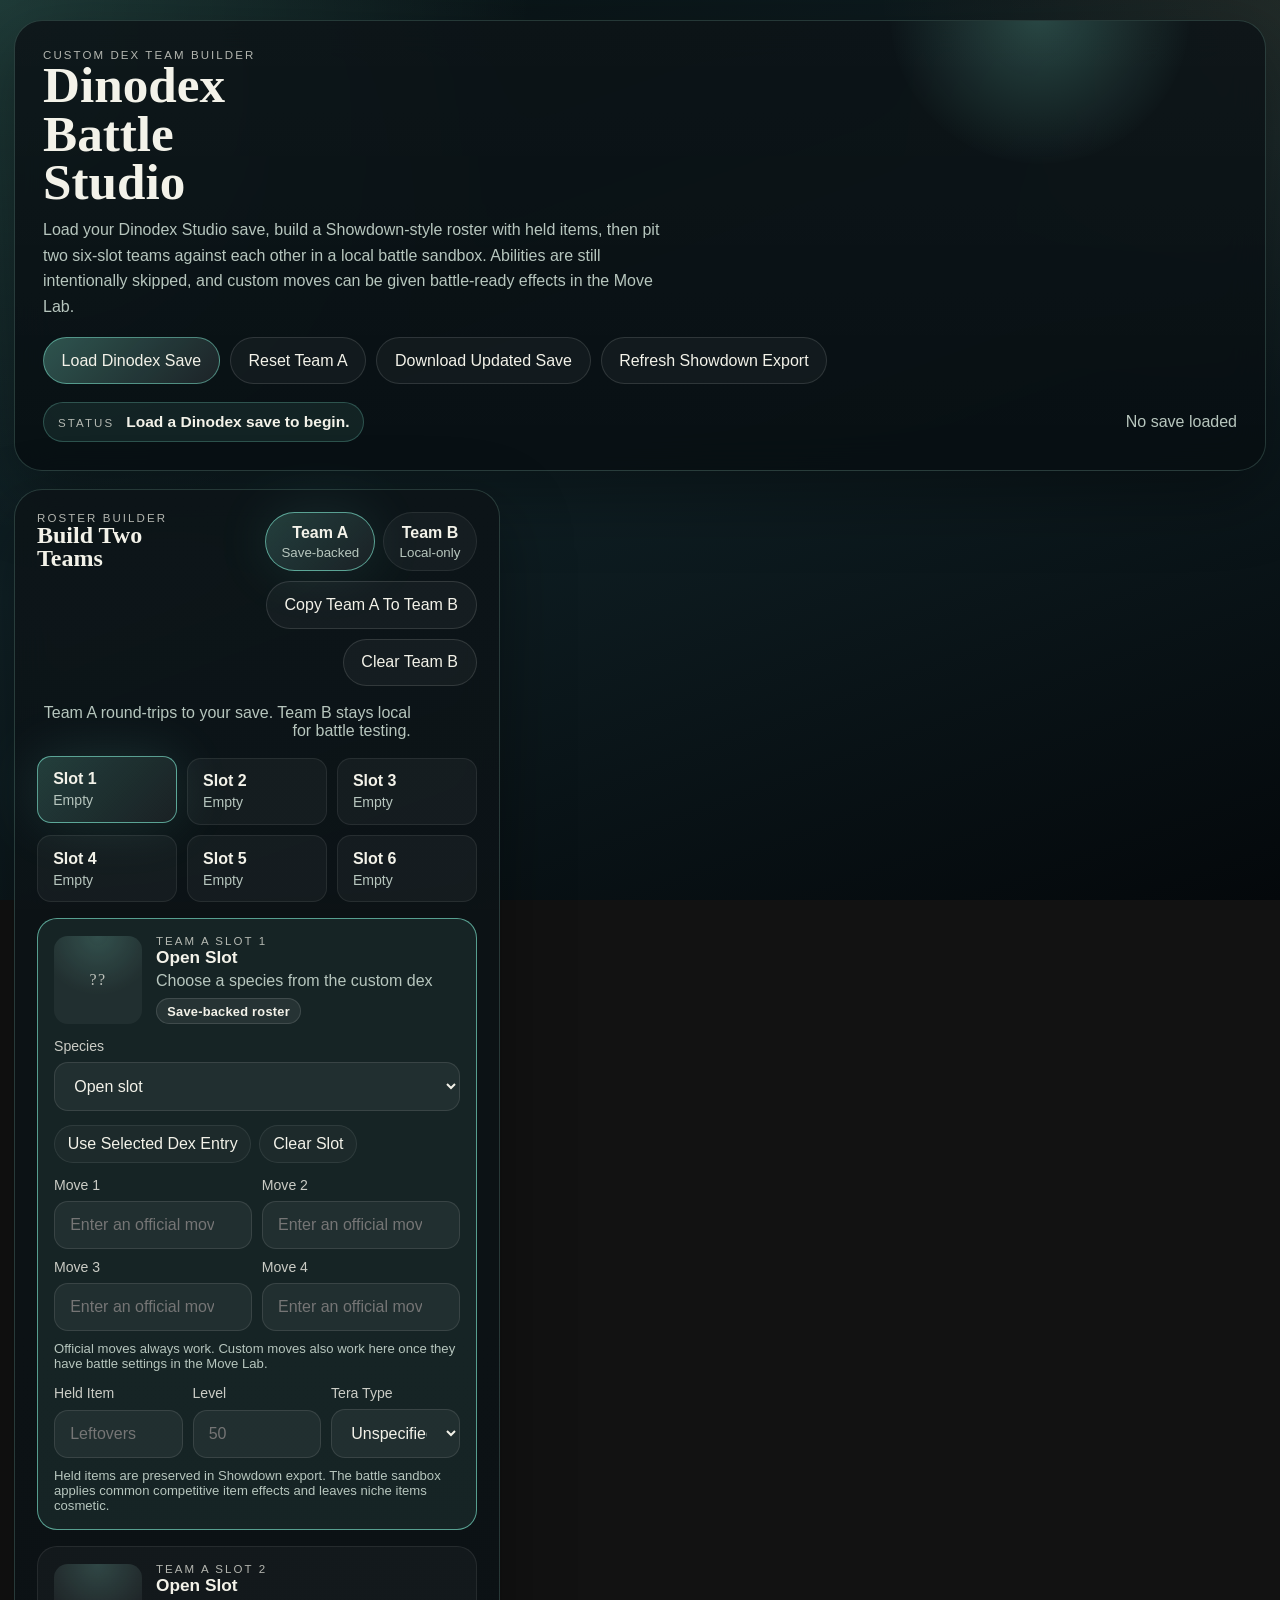
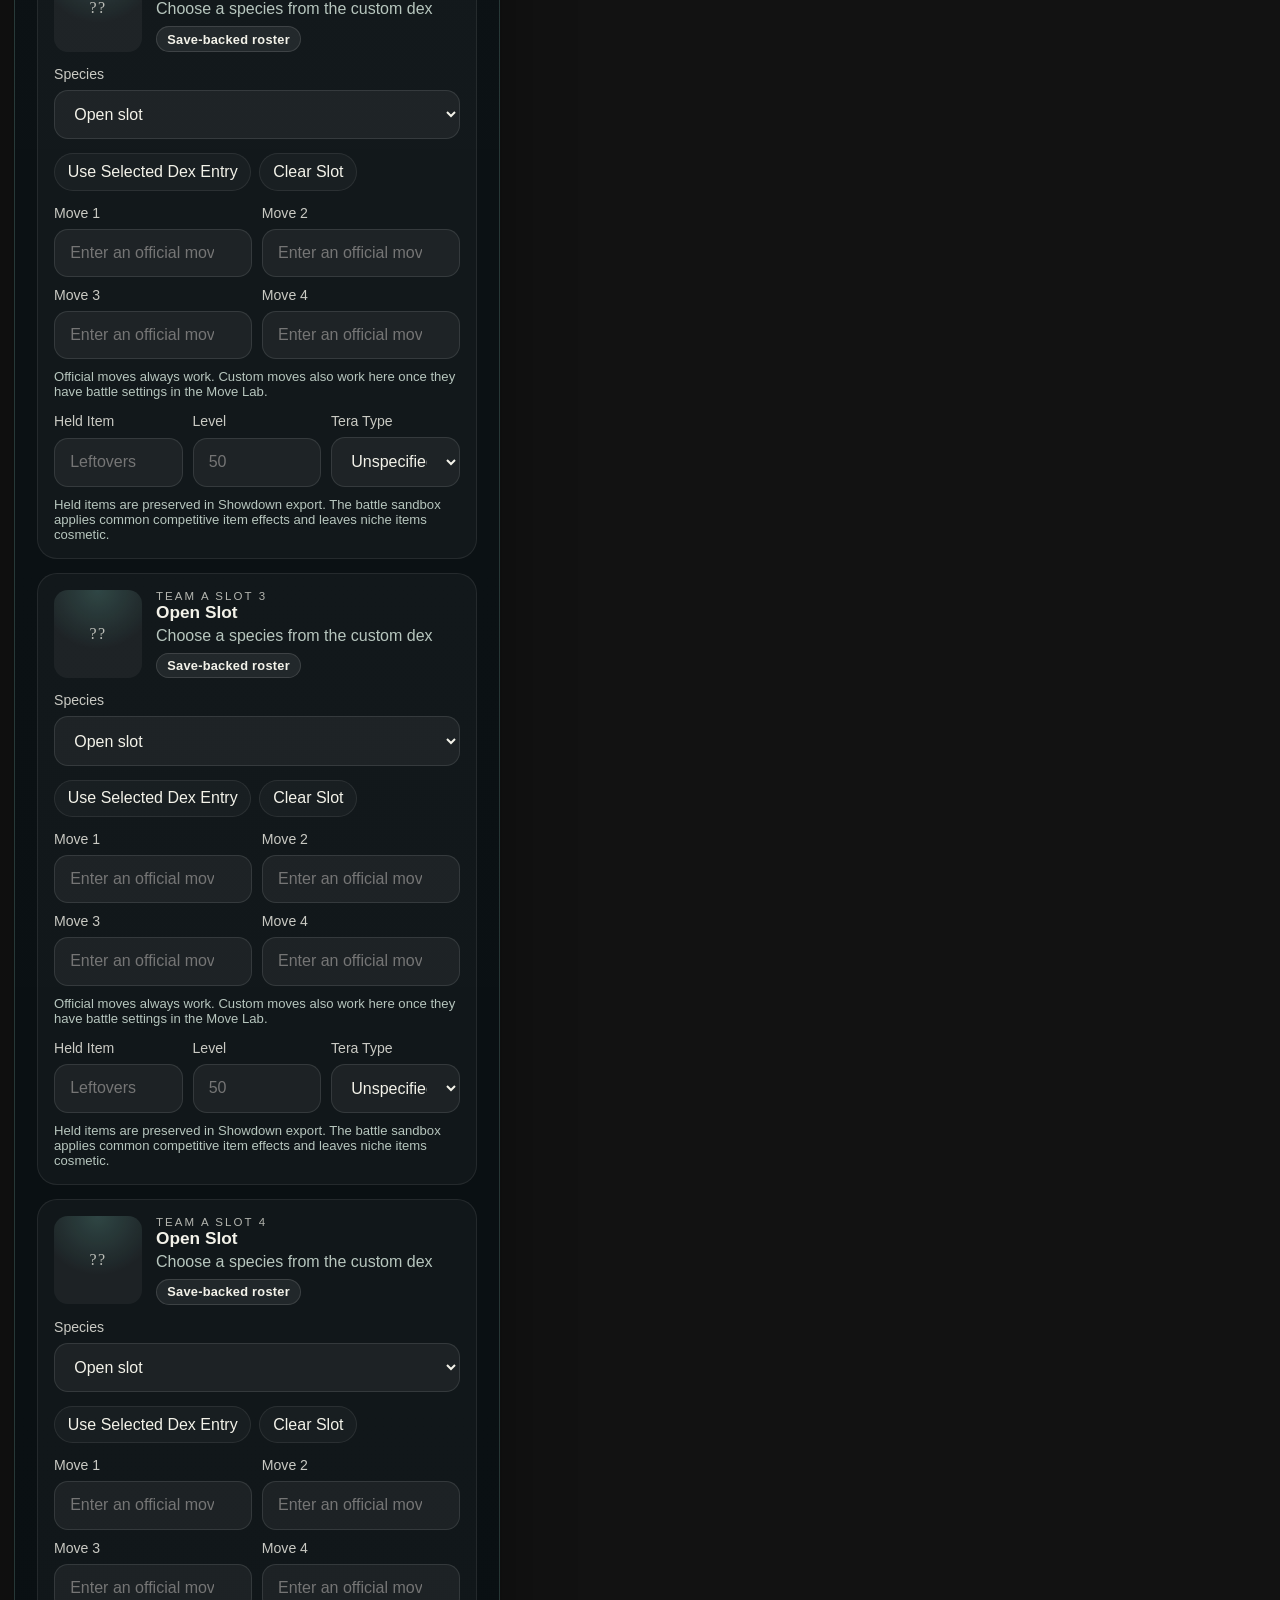
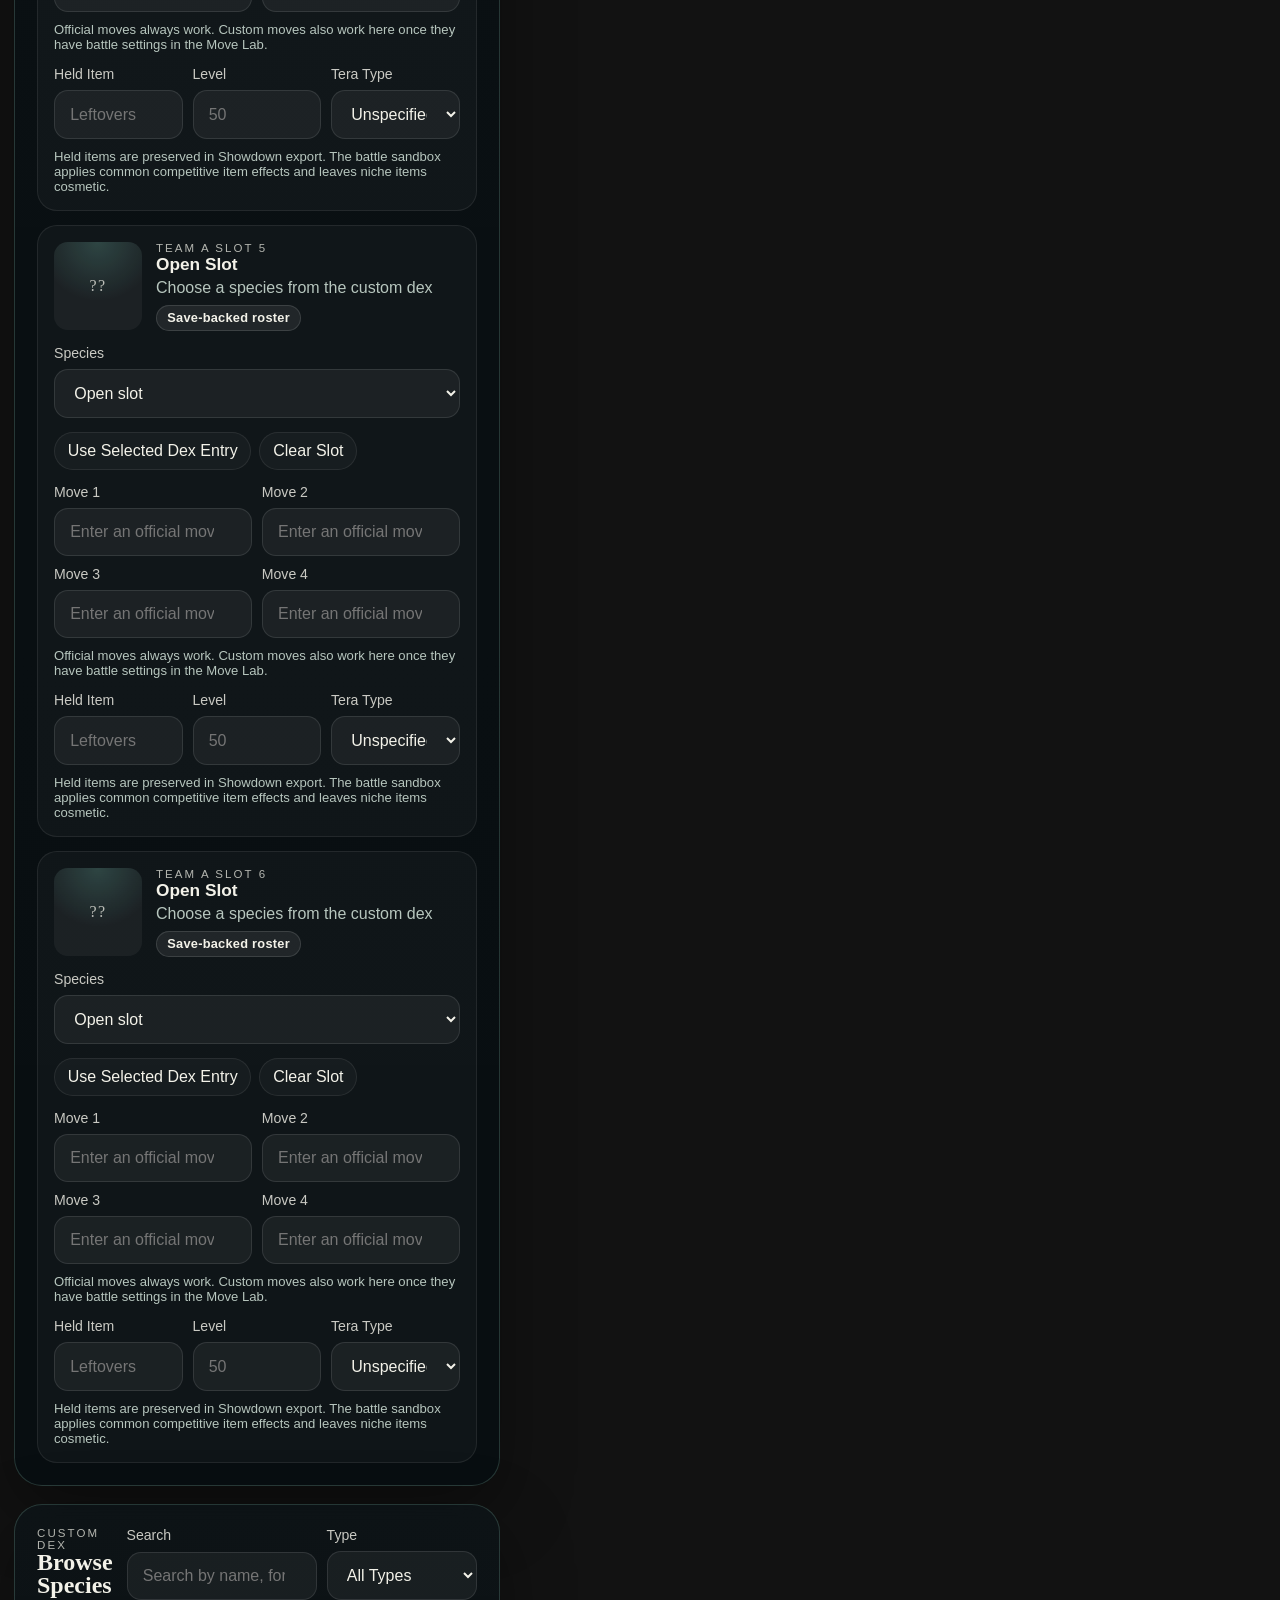
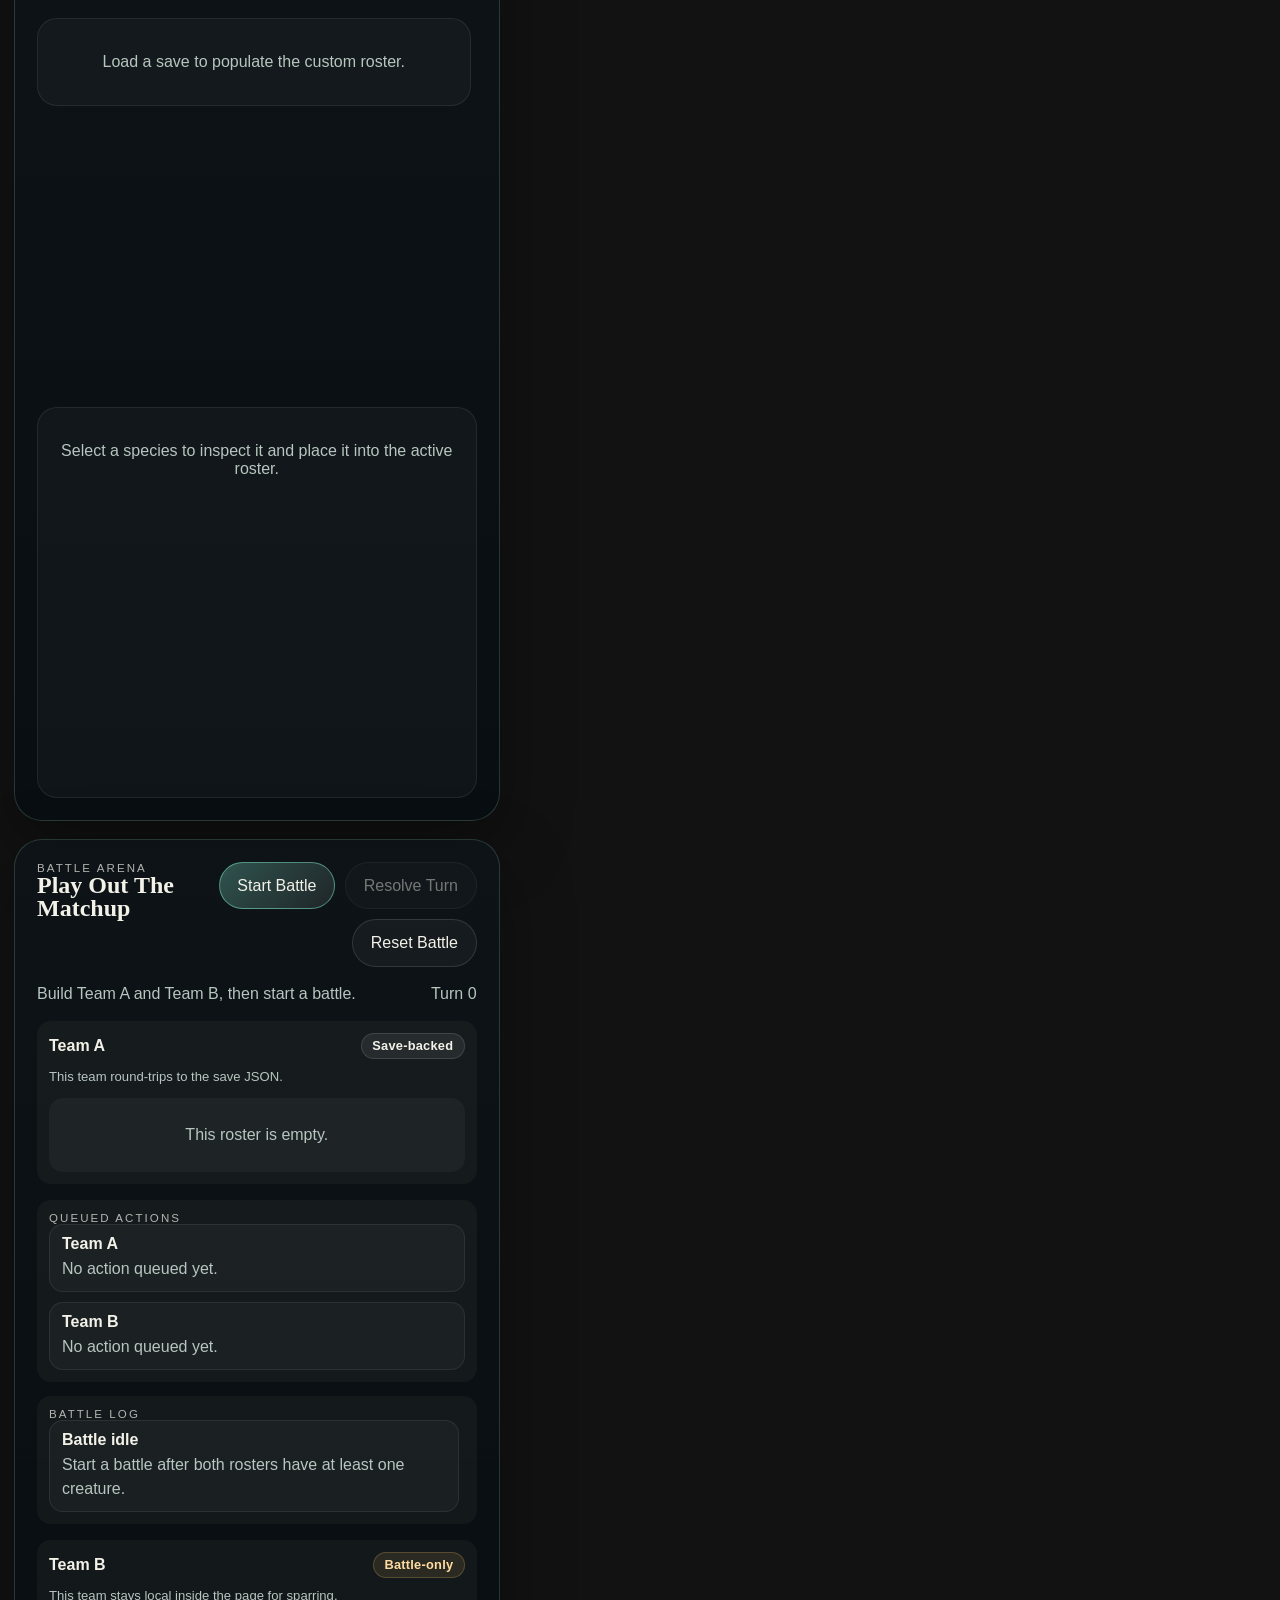
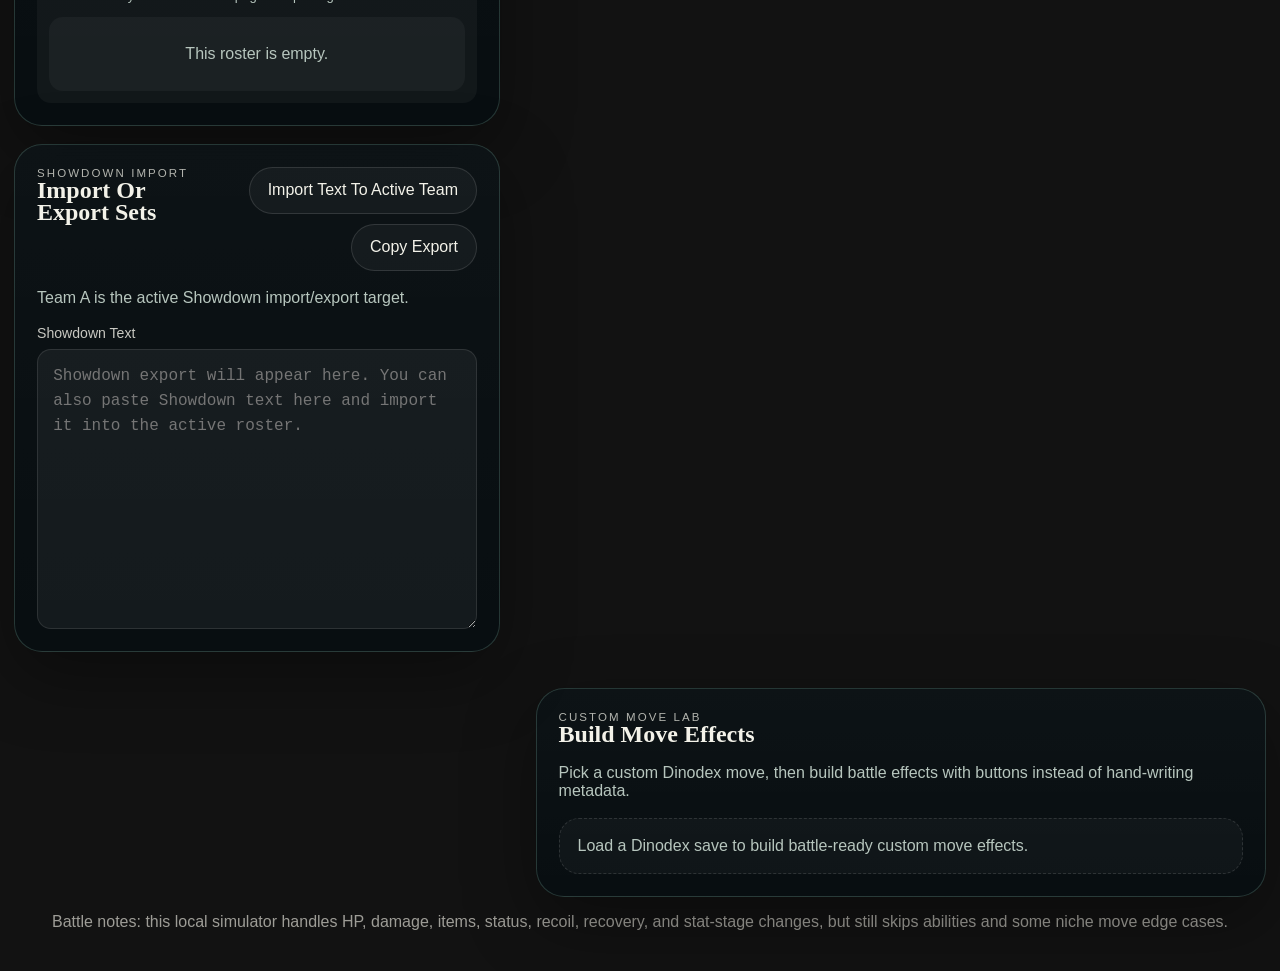
==== index.html @ 9f516936 "Add files via upload" ====
<!DOCTYPE html>
<html lang="en">
<head>
  <meta charset="UTF-8">
  <meta name="viewport" content="width=device-width, initial-scale=1.0">
  <meta name="color-scheme" content="dark">
  <title>Dinodex Showdown Builder</title>
  <link rel="stylesheet" href="styles.css">
  <script defer src="move-data.js"></script>
  <script defer src="battle-data.js"></script>
  <script defer src="app.js"></script>
</head>
<body>
  <div class="app-shell">
    <header class="masthead panel">
      <div class="hero-copy">
        <p class="eyebrow">Custom Dex Team Builder</p>
        <h1>Dinodex Battle Studio</h1>
        <p class="hero-text">
          Load your Dinodex Studio save, build a Showdown-style roster with held items,
          then pit two six-slot teams against each other in a local battle sandbox.
          Abilities are still intentionally skipped, and custom moves can be given battle-ready effects in the Move Lab.
        </p>
      </div>

      <div class="action-cluster">
        <label class="button accent file-button">
          <span>Load Dinodex Save</span>
          <input id="file-input" type="file" accept=".json,application/json">
        </label>
        <button id="reset-button" class="button subtle" type="button">Reset Team A</button>
        <button id="download-save-button" class="button subtle" type="button">Download Updated Save</button>
        <button id="export-button" class="button subtle" type="button">Refresh Showdown Export</button>
      </div>

      <div class="status-row">
        <div class="status-pill">
          <span class="status-label">Status</span>
          <strong id="status-text">Load a Dinodex save to begin.</strong>
        </div>
        <p id="file-name" class="file-name">No save loaded</p>
      </div>
    </header>

    <main class="workspace">
      <section class="panel team-panel">
        <div class="panel-head with-controls">
          <div>
            <p class="section-kicker">Roster Builder</p>
            <h2>Build Two Teams</h2>
          </div>

          <div class="panel-actions">
            <div id="roster-tabs" class="segmented-control" aria-label="Roster tabs"></div>
            <div class="action-cluster compact">
              <button id="clone-team-button" class="button subtle" type="button">Copy Team A To Team B</button>
              <button id="clear-opponent-button" class="button subtle" type="button">Clear Team B</button>
            </div>
          </div>
        </div>

        <p class="panel-note">Team A round-trips to your save. Team B stays local for battle testing.</p>
        <div id="selected-slot-strip" class="selected-slot-strip"></div>
        <div id="team-builder" class="team-builder"></div>
      </section>

      <section class="panel dex-panel">
        <div class="panel-head with-controls">
          <div>
            <p class="section-kicker">Custom Dex</p>
            <h2>Browse Species</h2>
          </div>

          <div class="filter-bar">
            <label class="field">
              <span>Search</span>
              <input id="search-input" type="search" placeholder="Search by name, form, or type">
            </label>

            <label class="field">
              <span>Type</span>
              <select id="type-filter"></select>
            </label>
          </div>
        </div>

        <div class="dex-layout">
          <div id="dex-list" class="dex-list"></div>
          <aside id="dex-detail" class="dex-detail empty">
            <p>Load a save to inspect stats, forms, sprites, and descriptions.</p>
          </aside>
        </div>
      </section>

      <section class="panel move-lab-panel">
        <div class="panel-head with-controls">
          <div>
            <p class="section-kicker">Custom Move Lab</p>
            <h2>Build Move Effects</h2>
          </div>
        </div>

        <p class="panel-note left-note">Pick a custom Dinodex move, then build battle effects with buttons instead of hand-writing metadata.</p>

        <div id="move-lab" class="move-lab"></div>
      </section>

      <section class="panel battle-panel">
        <div class="panel-head with-controls">
          <div>
            <p class="section-kicker">Battle Arena</p>
            <h2>Play Out The Matchup</h2>
          </div>

          <div class="action-cluster compact">
            <button id="start-battle-button" class="button accent" type="button">Start Battle</button>
            <button id="resolve-turn-button" class="button subtle" type="button" disabled>Resolve Turn</button>
            <button id="reset-battle-button" class="button subtle" type="button">Reset Battle</button>
          </div>
        </div>

        <div class="battle-topline">
          <p id="battle-status" class="battle-status">Build Team A and Team B, then start a battle.</p>
          <p id="battle-turn" class="battle-turn">Turn 0</p>
        </div>

        <div class="battle-grid">
          <section id="battle-side-alpha" class="battle-side"></section>

          <aside class="battle-center">
            <div class="battle-center-card">
              <p class="section-kicker">Queued Actions</p>
              <div id="battle-pending" class="battle-pending"></div>
            </div>

            <div class="battle-center-card battle-log-card">
              <p class="section-kicker">Battle Log</p>
              <div id="battle-log" class="battle-log"></div>
            </div>
          </aside>

          <section id="battle-side-beta" class="battle-side"></section>
        </div>
      </section>

      <section class="panel export-panel">
        <div class="panel-head with-controls">
          <div>
            <p class="section-kicker">Showdown Import</p>
            <h2>Import Or Export Sets</h2>
          </div>

          <div class="action-cluster compact">
            <button id="import-button" class="button subtle" type="button">Import Text To Active Team</button>
            <button id="copy-button" class="button subtle" type="button">Copy Export</button>
          </div>
        </div>

        <p id="export-roster-label" class="panel-note left-note">The export box follows the active roster tab.</p>

        <label class="field textarea-field">
          <span>Showdown Text</span>
          <textarea
            id="showdown-text"
            spellcheck="false"
            placeholder="Showdown export will appear here. You can also paste Showdown text here and import it into the active roster."
          ></textarea>
        </label>
      </section>
    </main>

    <footer class="footnote">
      <p>Battle notes: this local simulator handles HP, damage, items, status, recoil, recovery, and stat-stage changes, but still skips abilities and some niche move edge cases.</p>
    </footer>
  </div>

  <datalist id="move-options"></datalist>
  <datalist id="item-options"></datalist>

  <noscript>
    <div class="noscript-banner">This builder needs JavaScript enabled.</div>
  </noscript>
</body>
</html>
---- styles.css ----
:root {
  --bg-1: #071012;
  --bg-2: #102126;
  --panel: rgba(7, 14, 18, 0.86);
  --panel-border: rgba(171, 241, 219, 0.18);
  --panel-soft: rgba(171, 241, 219, 0.08);
  --ink: #f3f2e9;
  --muted: #b7c6be;
  --accent: #8cffe4;
  --accent-rgb: 140, 255, 228;
  --accent-glow: 58px;
  --shadow: 0 24px 70px rgba(0, 0, 0, 0.35);
  --radius-xl: 28px;
  --radius-lg: 20px;
  --radius-md: 14px;
  --radius-sm: 10px;
  --danger: #ff8f8f;
  --warn: #ffc965;
  --success: #8effa7;
}

* {
  box-sizing: border-box;
}

html,
body {
  margin: 0;
  min-height: 100%;
}

body {
  font-family: "Trebuchet MS", "Gill Sans", sans-serif;
  color: var(--ink);
  background:
    radial-gradient(circle at top left, rgba(var(--accent-rgb), 0.18), transparent 34%),
    radial-gradient(circle at top right, rgba(255, 190, 110, 0.08), transparent 26%),
    linear-gradient(160deg, var(--bg-1), var(--bg-2) 44%, #04080b 100%);
  background-attachment: fixed;
}

button,
input,
select,
textarea {
  font: inherit;
  color: inherit;
}

button {
  cursor: pointer;
}

.app-shell {
  width: min(1560px, calc(100vw - 28px));
  margin: 20px auto 40px;
}

.panel {
  border: 1px solid var(--panel-border);
  border-radius: var(--radius-xl);
  background:
    linear-gradient(180deg, rgba(255, 255, 255, 0.02), transparent),
    var(--panel);
  backdrop-filter: blur(18px);
  box-shadow: var(--shadow);
}

.masthead {
  padding: 28px;
  display: grid;
  gap: 18px;
  overflow: hidden;
  position: relative;
}

.masthead::after {
  content: "";
  position: absolute;
  inset: -35% auto auto 70%;
  width: 300px;
  height: 300px;
  border-radius: 999px;
  background: radial-gradient(circle, rgba(var(--accent-rgb), 0.22), transparent 72%);
  pointer-events: none;
}

.eyebrow,
.section-kicker,
.status-label {
  margin: 0;
  letter-spacing: 0.18em;
  text-transform: uppercase;
  font-size: 0.72rem;
  color: rgba(243, 242, 233, 0.72);
}

.masthead h1,
.panel-head h2 {
  margin: 0;
  font-family: Georgia, "Times New Roman", serif;
  line-height: 0.95;
}

.masthead h1 {
  font-size: clamp(2.3rem, 4vw, 4.6rem);
  max-width: 11ch;
}

.hero-text {
  margin: 10px 0 0;
  max-width: 72ch;
  line-height: 1.6;
  color: var(--muted);
}

.workspace {
  margin-top: 18px;
  display: grid;
  gap: 18px;
  grid-template-columns: minmax(360px, 520px) minmax(420px, 1fr);
  grid-template-areas:
    "team dex"
    "moves moves"
    "battle battle"
    "export export";
}

.team-panel {
  grid-area: team;
}

.dex-panel {
  grid-area: dex;
}

.battle-panel {
  grid-area: battle;
}

.move-lab-panel {
  grid-area: moves;
}

.export-panel {
  grid-area: export;
}

.team-panel,
.move-lab-panel,
.dex-panel,
.battle-panel,
.export-panel {
  padding: 22px;
}

.panel-head {
  display: flex;
  justify-content: space-between;
  gap: 14px;
  align-items: end;
  margin-bottom: 18px;
}

.panel-head.with-controls {
  align-items: start;
}

.panel-actions {
  display: grid;
  gap: 10px;
  justify-items: end;
}

.panel-note {
  margin: 0 0 18px;
  color: var(--muted);
  max-width: 42ch;
  text-align: right;
}

.panel-note.left-note {
  text-align: left;
  max-width: none;
}

.action-cluster {
  display: flex;
  flex-wrap: wrap;
  gap: 10px;
}

.action-cluster.compact {
  justify-content: end;
}

.button {
  border: 1px solid rgba(255, 255, 255, 0.12);
  border-radius: 999px;
  padding: 0.85rem 1.1rem;
  background: rgba(255, 255, 255, 0.04);
  color: var(--ink);
  transition: transform 160ms ease, border-color 160ms ease, background 160ms ease, box-shadow 160ms ease;
}

.button:hover,
.button:focus-visible {
  transform: translateY(-1px);
  border-color: rgba(var(--accent-rgb), 0.44);
  background: rgba(var(--accent-rgb), 0.09);
  box-shadow: 0 0 0 5px rgba(var(--accent-rgb), 0.08);
  outline: none;
}

.button:disabled {
  opacity: 0.45;
  cursor: not-allowed;
  transform: none;
  box-shadow: none;
}

.button.accent {
  background: linear-gradient(135deg, rgba(var(--accent-rgb), 0.28), rgba(255, 255, 255, 0.08));
  border-color: rgba(var(--accent-rgb), 0.44);
}

.file-button {
  position: relative;
  overflow: hidden;
}

.file-button input {
  position: absolute;
  inset: 0;
  opacity: 0;
  cursor: pointer;
}

.status-row {
  display: flex;
  flex-wrap: wrap;
  justify-content: space-between;
  gap: 12px;
  align-items: center;
}

.status-pill {
  display: inline-flex;
  align-items: baseline;
  gap: 12px;
  padding: 10px 14px;
  border-radius: 999px;
  border: 1px solid rgba(var(--accent-rgb), 0.22);
  background: rgba(var(--accent-rgb), 0.08);
}

.status-pill strong {
  font-size: 0.97rem;
}

.file-name {
  margin: 0;
  color: var(--muted);
}

.segmented-control {
  display: inline-flex;
  gap: 8px;
  flex-wrap: wrap;
}

.segmented-button {
  border-radius: 999px;
  border: 1px solid rgba(255, 255, 255, 0.08);
  background: rgba(255, 255, 255, 0.04);
  color: var(--ink);
  padding: 0.65rem 0.95rem;
  transition: transform 160ms ease, border-color 160ms ease, background 160ms ease;
}

.segmented-button.active {
  border-color: rgba(var(--accent-rgb), 0.56);
  background: linear-gradient(135deg, rgba(var(--accent-rgb), 0.18), rgba(255, 255, 255, 0.06));
  box-shadow: 0 0 var(--accent-glow) rgba(var(--accent-rgb), 0.1);
}

.segmented-button small {
  display: block;
  color: var(--muted);
  margin-top: 0.2rem;
}

.filter-bar {
  display: grid;
  gap: 10px;
  grid-template-columns: minmax(190px, 1fr) minmax(150px, 190px);
}

.move-lab {
  display: grid;
  gap: 16px;
}

.move-lab-empty {
  padding: 18px;
  border-radius: var(--radius-lg);
  border: 1px dashed rgba(255, 255, 255, 0.12);
  color: var(--muted);
  background: rgba(255, 255, 255, 0.03);
}

.move-lab-summary {
  display: grid;
  gap: 12px;
  grid-template-columns: minmax(220px, 320px) 1fr;
  align-items: start;
}

.move-lab-card,
.modifier-row {
  border-radius: var(--radius-lg);
  border: 1px solid rgba(255, 255, 255, 0.08);
  background: rgba(255, 255, 255, 0.04);
  padding: 14px;
}

.move-lab-card h3,
.move-lab-card h4 {
  margin: 0 0 8px;
}

.modifier-list {
  display: grid;
  gap: 12px;
}

.modifier-row {
  display: grid;
  gap: 12px;
}

.modifier-grid {
  display: grid;
  gap: 12px;
  grid-template-columns: repeat(auto-fit, minmax(140px, 1fr));
}

.modifier-actions {
  display: flex;
  justify-content: space-between;
  gap: 10px;
  align-items: center;
}

.modifier-badge {
  display: inline-flex;
  align-items: center;
  gap: 8px;
  padding: 6px 10px;
  border-radius: 999px;
  color: var(--muted);
  background: rgba(var(--accent-rgb), 0.08);
  border: 1px solid rgba(var(--accent-rgb), 0.22);
}

.field {
  display: grid;
  gap: 8px;
}

.field span {
  color: rgba(243, 242, 233, 0.82);
  font-size: 0.88rem;
}

input[type="search"],
input[type="text"],
input[type="number"],
select,
textarea {
  width: 100%;
  border-radius: var(--radius-md);
  border: 1px solid rgba(255, 255, 255, 0.1);
  background: rgba(255, 255, 255, 0.05);
  padding: 0.88rem 0.95rem;
  transition: border-color 160ms ease, box-shadow 160ms ease, background 160ms ease;
}

input:focus-visible,
select:focus-visible,
textarea:focus-visible {
  outline: none;
  border-color: rgba(var(--accent-rgb), 0.42);
  box-shadow: 0 0 0 4px rgba(var(--accent-rgb), 0.08);
  background: rgba(255, 255, 255, 0.08);
}

textarea {
  min-height: 280px;
  resize: vertical;
  font-family: Consolas, "Courier New", monospace;
  line-height: 1.55;
}

.selected-slot-strip {
  display: grid;
  gap: 10px;
  grid-template-columns: repeat(3, minmax(0, 1fr));
  margin-bottom: 18px;
}

.slot-tab {
  border-radius: var(--radius-md);
  border: 1px solid rgba(255, 255, 255, 0.08);
  background: rgba(255, 255, 255, 0.04);
  color: var(--ink);
  padding: 0.85rem 0.95rem;
  text-align: left;
  transition: transform 160ms ease, border-color 160ms ease, background 160ms ease;
}

.slot-tab strong,
.slot-tab span {
  display: block;
}

.slot-tab span {
  margin-top: 0.25rem;
  color: var(--muted);
  font-size: 0.88rem;
}

.slot-tab.active {
  border-color: rgba(var(--accent-rgb), 0.56);
  background: linear-gradient(135deg, rgba(var(--accent-rgb), 0.18), rgba(255, 255, 255, 0.06));
  transform: translateY(-2px);
  box-shadow: 0 0 var(--accent-glow) rgba(var(--accent-rgb), 0.12);
}

.team-builder {
  display: grid;
  gap: 14px;
}

.team-slot {
  border-radius: var(--radius-lg);
  border: 1px solid rgba(255, 255, 255, 0.08);
  background: rgba(255, 255, 255, 0.03);
  padding: 16px;
  display: grid;
  gap: 14px;
  transition: transform 180ms ease, border-color 180ms ease, background 180ms ease;
  animation: rise-in 220ms ease;
}

.team-slot.selected {
  transform: translateY(-2px);
  border-color: rgba(var(--accent-rgb), 0.56);
  background: rgba(var(--accent-rgb), 0.08);
}

.team-slot-head {
  display: flex;
  gap: 14px;
  align-items: center;
}

.slot-portrait,
.detail-art,
.dex-thumb,
.battle-art,
.preview-art {
  overflow: hidden;
  position: relative;
  border-radius: var(--radius-md);
  background:
    radial-gradient(circle at top, rgba(var(--accent-rgb), 0.16), transparent 60%),
    rgba(255, 255, 255, 0.05);
}

.slot-portrait {
  width: 88px;
  height: 88px;
  flex: 0 0 auto;
}

.detail-art {
  width: 100%;
  aspect-ratio: 5 / 4;
}

.dex-thumb {
  width: 92px;
  height: 92px;
}

.battle-art {
  width: 100%;
  aspect-ratio: 4 / 3;
}

.preview-art {
  width: 64px;
  height: 64px;
}

.slot-portrait img,
.detail-art img,
.dex-thumb img,
.battle-art img,
.preview-art img {
  width: 100%;
  height: 100%;
  display: block;
  object-fit: contain;
  object-position: center;
  padding: 8px;
}

.portrait-fallback,
.thumb-fallback {
  width: 100%;
  height: 100%;
  display: grid;
  place-items: center;
  font-family: Georgia, "Times New Roman", serif;
  color: rgba(243, 242, 233, 0.74);
  letter-spacing: 0.08em;
}

.slot-title,
.dex-card-title,
.battle-card-title {
  margin: 0;
}

.slot-title {
  font-size: 1.08rem;
}

.slot-subtitle,
.small-copy {
  margin: 4px 0 0;
  color: var(--muted);
}

.slot-actions {
  display: flex;
  flex-wrap: wrap;
  gap: 8px;
}

.ghost-button,
.battle-choice {
  border-radius: 999px;
  border: 1px solid rgba(255, 255, 255, 0.08);
  background: rgba(255, 255, 255, 0.03);
  padding: 0.55rem 0.8rem;
}

.ghost-button:hover,
.ghost-button:focus-visible,
.battle-choice:hover,
.battle-choice:focus-visible {
  border-color: rgba(var(--accent-rgb), 0.35);
  outline: none;
}

.move-grid,
.meta-grid,
.stat-grid {
  display: grid;
  gap: 10px;
}

.move-grid,
.meta-grid {
  grid-template-columns: repeat(2, minmax(0, 1fr));
}

.meta-grid.wide {
  grid-template-columns: repeat(3, minmax(0, 1fr));
}

.move-input.invalid {
  border-color: rgba(255, 140, 140, 0.55);
  background: rgba(255, 140, 140, 0.08);
}

.move-help,
.support-note,
.battle-note {
  margin: -4px 0 0;
  font-size: 0.82rem;
  color: var(--muted);
}

.dex-layout {
  display: grid;
  gap: 16px;
  grid-template-columns: minmax(0, 0.94fr) minmax(300px, 0.78fr);
  min-height: 780px;
}

.dex-list {
  display: grid;
  gap: 12px;
  align-content: start;
  max-height: 940px;
  overflow: auto;
  padding-right: 6px;
}

.dex-card {
  width: 100%;
  border-radius: var(--radius-lg);
  border: 1px solid rgba(255, 255, 255, 0.08);
  background: rgba(255, 255, 255, 0.03);
  color: var(--ink);
  text-align: left;
  padding: 12px;
  display: grid;
  gap: 12px;
  grid-template-columns: 92px minmax(0, 1fr);
  transition: transform 170ms ease, border-color 170ms ease, background 170ms ease;
}

.dex-card:hover,
.dex-card:focus-visible,
.dex-card.active {
  outline: none;
  transform: translateY(-2px);
  border-color: rgba(var(--accent-rgb), 0.4);
  background: rgba(var(--accent-rgb), 0.08);
}

.chip-row,
.boost-list,
.battle-meta-row {
  display: flex;
  flex-wrap: wrap;
  gap: 8px;
  margin-top: 8px;
}

.type-chip,
.boost-chip,
.team-badge,
.status-chip {
  display: inline-flex;
  align-items: center;
  border-radius: 999px;
  border: 1px solid transparent;
  padding: 0.28rem 0.64rem;
  font-size: 0.8rem;
  font-weight: 700;
  letter-spacing: 0.02em;
}

.team-badge {
  background: rgba(255, 255, 255, 0.07);
  border-color: rgba(255, 255, 255, 0.12);
}

.team-badge.secondary {
  background: rgba(255, 201, 101, 0.1);
  border-color: rgba(255, 201, 101, 0.22);
  color: #ffdba1;
}

.status-chip {
  background: rgba(255, 255, 255, 0.07);
  border-color: rgba(255, 255, 255, 0.14);
}

.status-chip.brn {
  color: #ffb273;
}

.status-chip.psn,
.status-chip.tox {
  color: #d7a4ff;
}

.status-chip.par {
  color: #ffe27d;
}

.status-chip.slp {
  color: #b0d4ff;
}

.status-chip.frz {
  color: #8de9ff;
}

.status-chip.cfn {
  color: #ffd6b0;
}

.boost-chip.positive {
  background: rgba(142, 255, 167, 0.12);
  border-color: rgba(142, 255, 167, 0.22);
  color: var(--success);
}

.boost-chip.negative {
  background: rgba(255, 143, 143, 0.12);
  border-color: rgba(255, 143, 143, 0.22);
  color: var(--danger);
}

.dex-detail {
  border-radius: var(--radius-lg);
  border: 1px solid rgba(255, 255, 255, 0.08);
  background: rgba(255, 255, 255, 0.03);
  padding: 18px;
  display: grid;
  gap: 18px;
  align-content: start;
}

.dex-detail.empty,
.empty-state {
  place-items: center;
  text-align: center;
  color: var(--muted);
}

.detail-head h3 {
  margin: 0;
  font-size: clamp(1.4rem, 2vw, 2.1rem);
}

.detail-head p,
.detail-copy,
.stat-card p {
  margin: 8px 0 0;
  color: var(--muted);
  line-height: 1.6;
}

.stat-grid {
  grid-template-columns: repeat(2, minmax(0, 1fr));
}

.stat-card,
.battle-center-card,
.battle-active-card,
.battle-panel-block {
  border-radius: var(--radius-md);
  background: rgba(255, 255, 255, 0.04);
  padding: 12px;
}

.stat-card header,
.battle-side-head,
.battle-move-header,
.battle-switch-top,
.hp-meta {
  display: flex;
  justify-content: space-between;
  gap: 8px;
  align-items: center;
}

.stat-card header {
  margin-bottom: 8px;
  color: rgba(243, 242, 233, 0.8);
}

.stat-bar,
.hp-shell {
  height: 10px;
  border-radius: 999px;
  background: rgba(255, 255, 255, 0.07);
  overflow: hidden;
}

.stat-bar span,
.hp-fill {
  display: block;
  height: 100%;
  border-radius: inherit;
}

.stat-bar span {
  background: linear-gradient(90deg, rgba(var(--accent-rgb), 0.46), rgba(var(--accent-rgb), 0.96));
}

.hp-fill.good {
  background: linear-gradient(90deg, rgba(142, 255, 167, 0.56), rgba(142, 255, 167, 1));
}

.hp-fill.warn {
  background: linear-gradient(90deg, rgba(255, 201, 101, 0.56), rgba(255, 201, 101, 1));
}

.hp-fill.danger {
  background: linear-gradient(90deg, rgba(255, 143, 143, 0.56), rgba(255, 143, 143, 1));
}

.detail-actions {
  display: flex;
  flex-wrap: wrap;
  gap: 10px;
}

.battle-topline {
  display: flex;
  justify-content: space-between;
  gap: 12px;
  flex-wrap: wrap;
  margin-bottom: 18px;
}

.battle-status,
.battle-turn {
  margin: 0;
  color: var(--muted);
}

.battle-grid {
  display: grid;
  gap: 16px;
  grid-template-columns: minmax(0, 1fr) minmax(280px, 320px) minmax(0, 1fr);
  align-items: start;
}

.battle-side {
  display: grid;
  gap: 14px;
}

.battle-active-card {
  display: grid;
  gap: 14px;
}

.battle-card-title {
  font-size: clamp(1.2rem, 1.6vw, 1.65rem);
}

.battle-card-subtitle,
.reserve-copy {
  margin: 4px 0 0;
  color: var(--muted);
}

.battle-side-head strong {
  font-size: 1rem;
}

.battle-action-grid,
.battle-switch-grid,
.preview-roster {
  display: grid;
  gap: 10px;
}

.battle-choice {
  width: 100%;
  text-align: left;
  color: var(--ink);
}

.battle-choice.active {
  border-color: rgba(var(--accent-rgb), 0.4);
  background: rgba(var(--accent-rgb), 0.09);
}

.battle-choice:disabled {
  opacity: 0.46;
  cursor: not-allowed;
}

.battle-choice small {
  display: block;
  margin-top: 0.28rem;
  color: var(--muted);
}

.reserve-card {
  display: grid;
  grid-template-columns: 64px minmax(0, 1fr);
  gap: 10px;
  align-items: center;
  border-radius: var(--radius-md);
  border: 1px solid rgba(255, 255, 255, 0.08);
  background: rgba(255, 255, 255, 0.03);
  padding: 10px;
}

.reserve-card.active {
  border-color: rgba(var(--accent-rgb), 0.42);
  background: rgba(var(--accent-rgb), 0.08);
}

.reserve-card.fainted {
  opacity: 0.52;
}

.reserve-card button {
  width: 100%;
}

.battle-center {
  display: grid;
  gap: 14px;
  align-content: start;
}

.battle-log-card {
  min-height: 100%;
}

.battle-pending,
.battle-log {
  display: grid;
  gap: 10px;
}

.battle-log {
  max-height: 640px;
  overflow: auto;
  padding-right: 6px;
}

.battle-log-entry,
.pending-card {
  border-radius: var(--radius-md);
  border: 1px solid rgba(255, 255, 255, 0.08);
  background: rgba(255, 255, 255, 0.03);
  padding: 10px 12px;
}

.battle-log-entry.turn {
  border-color: rgba(var(--accent-rgb), 0.24);
  background: rgba(var(--accent-rgb), 0.08);
}

.battle-log-entry p,
.pending-card p {
  margin: 4px 0 0;
  color: var(--muted);
  line-height: 1.5;
}

.textarea-field {
  margin-top: 10px;
}

.footnote {
  margin-top: 12px;
  text-align: center;
  color: rgba(243, 242, 233, 0.62);
}

.noscript-banner {
  width: min(760px, calc(100vw - 28px));
  margin: 18px auto;
  padding: 14px 16px;
  border-radius: var(--radius-lg);
  background: rgba(255, 140, 140, 0.12);
  border: 1px solid rgba(255, 140, 140, 0.22);
  color: #ffd7d7;
}

@keyframes rise-in {
  from {
    opacity: 0;
    transform: translateY(8px);
  }

  to {
    opacity: 1;
    transform: translateY(0);
  }
}

@media (max-width: 1280px) {
  .workspace {
    grid-template-columns: 1fr;
    grid-template-areas:
      "team"
      "dex"
      "battle"
      "export";
  }

  .dex-layout,
  .battle-grid {
    grid-template-columns: 1fr;
  }

  .dex-list,
  .battle-log {
    max-height: none;
  }
}

@media (max-width: 780px) {
  .app-shell {
    width: min(100vw - 18px, 100%);
    margin: 10px auto 26px;
  }

  .masthead,
  .team-panel,
  .dex-panel,
  .battle-panel,
  .export-panel {
    padding: 18px;
  }

  .panel-head,
  .battle-topline,
  .panel-actions {
    gap: 12px;
  }

  .selected-slot-strip,
  .move-grid,
  .meta-grid,
  .meta-grid.wide,
  .filter-bar,
  .stat-grid {
    grid-template-columns: 1fr;
  }

  .team-slot-head,
  .panel-head {
    flex-direction: column;
    align-items: stretch;
  }

  .panel-note {
    text-align: left;
  }

  .dex-card,
  .reserve-card {
    grid-template-columns: 74px minmax(0, 1fr);
  }

  .dex-thumb {
    width: 74px;
    height: 74px;
  }

  .slot-portrait {
    width: 72px;
    height: 72px;
  }
}
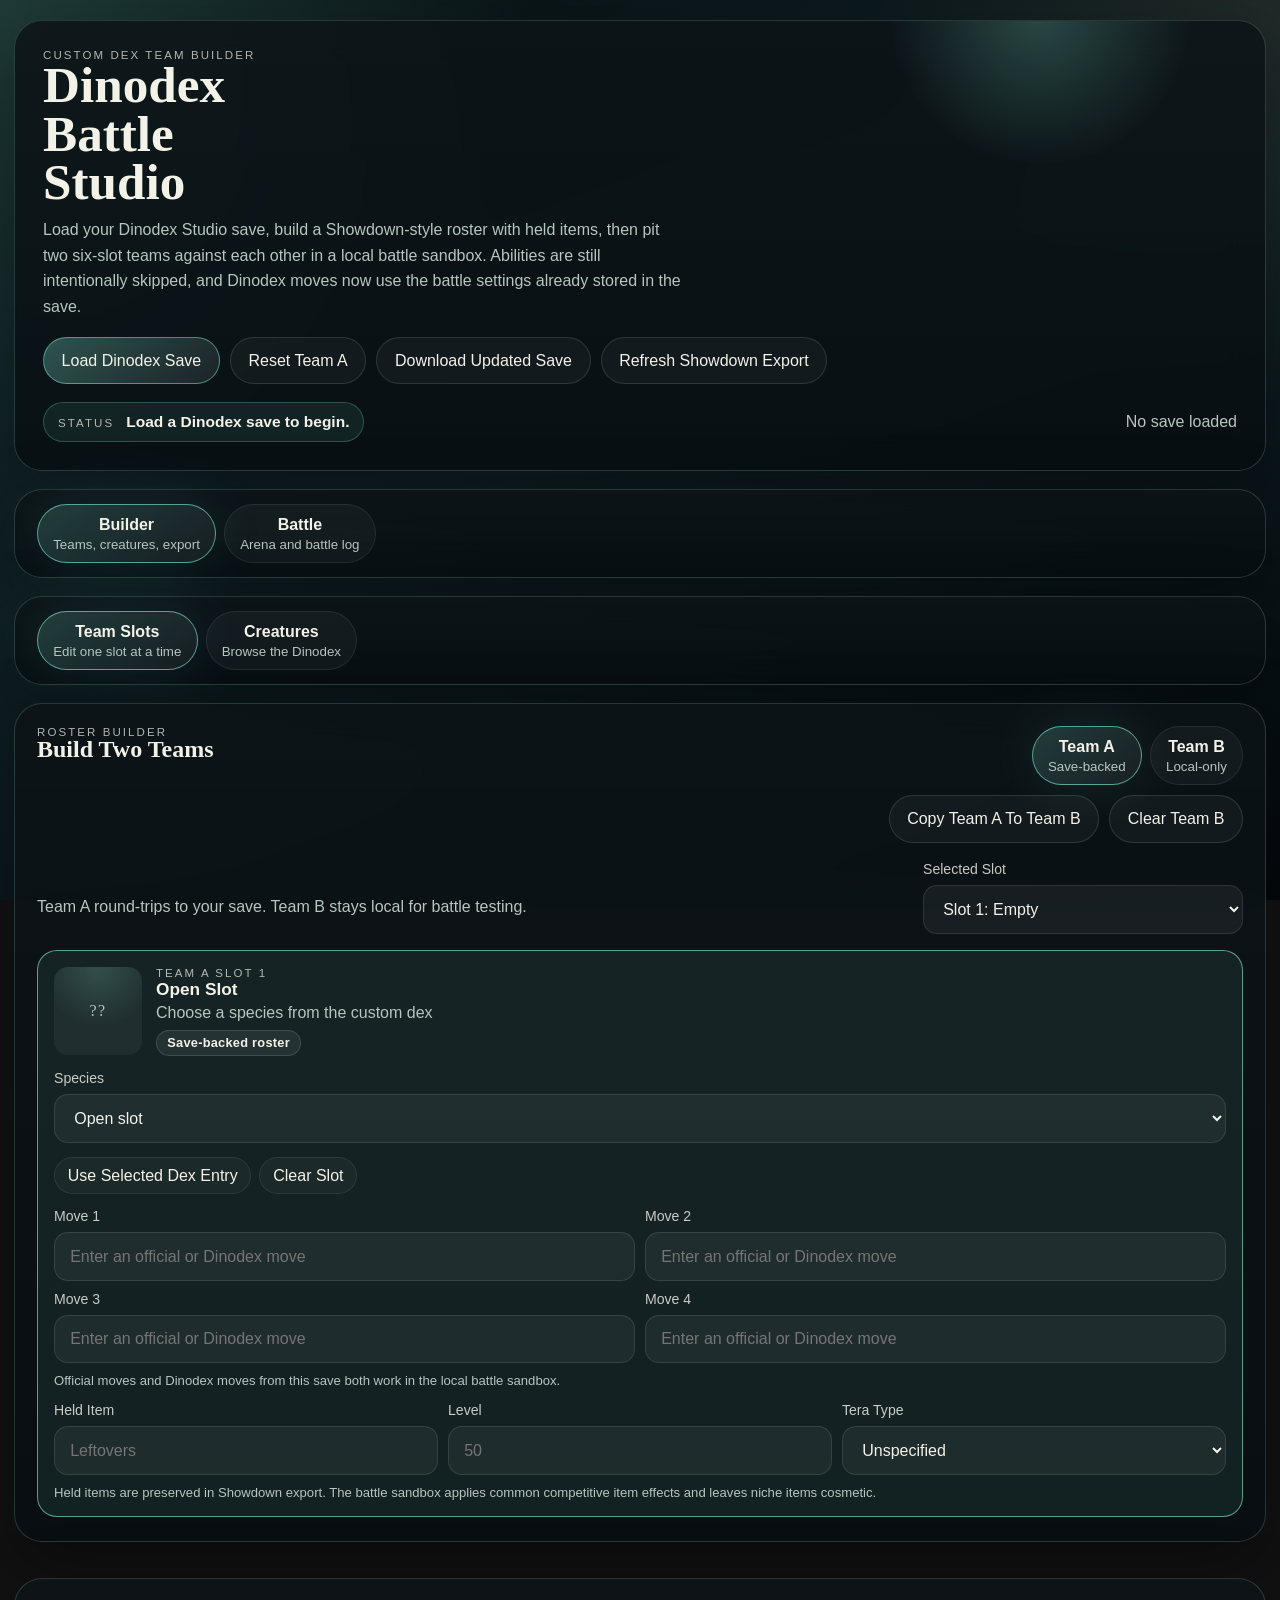
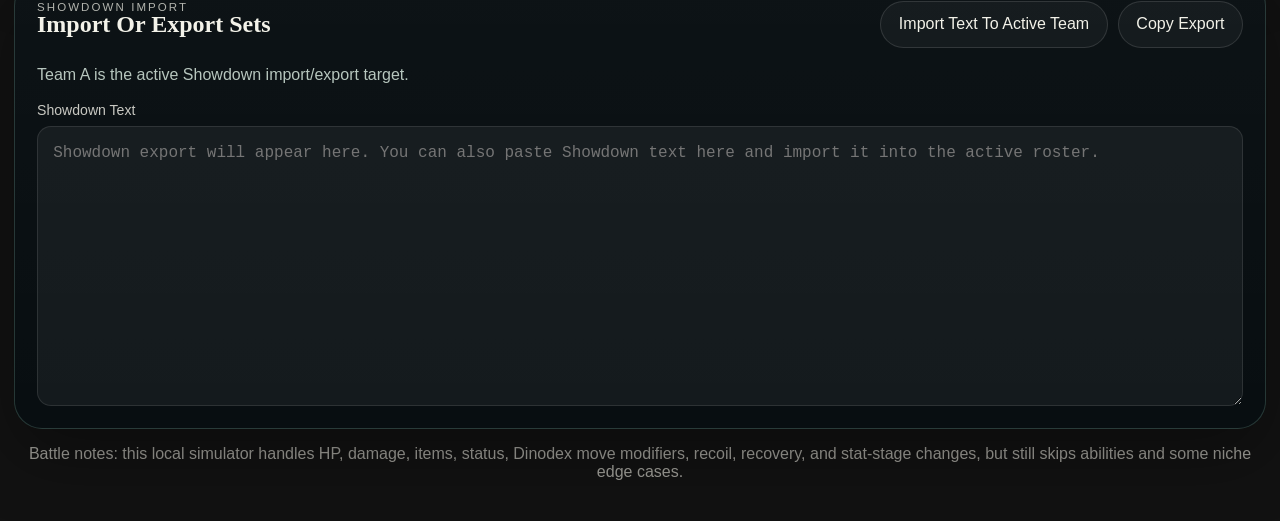
==== commit 199874c6: "Add files via upload" ====
--- a/index.html
+++ b/index.html
@@ -19,7 +19,7 @@
         <p class="hero-text">
           Load your Dinodex Studio save, build a Showdown-style roster with held items,
           then pit two six-slot teams against each other in a local battle sandbox.
-          Abilities are still intentionally skipped, and custom moves can be given battle-ready effects in the Move Lab.
+          Abilities are still intentionally skipped, and Dinodex moves now use the battle settings already stored in the save.
         </p>
       </div>
 
@@ -43,7 +43,15 @@
     </header>
 
     <main class="workspace">
-      <section class="panel team-panel">
+      <section class="panel main-tabs-panel">
+        <div id="main-tabs" class="segmented-control" aria-label="Workspace tabs"></div>
+      </section>
+
+      <section class="panel builder-tabs-panel">
+        <div id="builder-tabs" class="segmented-control" aria-label="Builder tabs"></div>
+      </section>
+
+      <section id="team-panel" class="panel team-panel">
         <div class="panel-head with-controls">
           <div>
             <p class="section-kicker">Roster Builder</p>
@@ -59,12 +67,17 @@
           </div>
         </div>
 
-        <p class="panel-note">Team A round-trips to your save. Team B stays local for battle testing.</p>
-        <div id="selected-slot-strip" class="selected-slot-strip"></div>
+        <div class="builder-topline">
+          <p class="panel-note left-note">Team A round-trips to your save. Team B stays local for battle testing.</p>
+          <label class="field builder-slot-picker">
+            <span>Selected Slot</span>
+            <select id="selected-slot-select" class="slot-select"></select>
+          </label>
+        </div>
         <div id="team-builder" class="team-builder"></div>
       </section>
 
-      <section class="panel dex-panel">
+      <section id="dex-panel" class="panel dex-panel">
         <div class="panel-head with-controls">
           <div>
             <p class="section-kicker">Custom Dex</p>
@@ -92,20 +105,7 @@
         </div>
       </section>
 
-      <section class="panel move-lab-panel">
-        <div class="panel-head with-controls">
-          <div>
-            <p class="section-kicker">Custom Move Lab</p>
-            <h2>Build Move Effects</h2>
-          </div>
-        </div>
-
-        <p class="panel-note left-note">Pick a custom Dinodex move, then build battle effects with buttons instead of hand-writing metadata.</p>
-
-        <div id="move-lab" class="move-lab"></div>
-      </section>
-
-      <section class="panel battle-panel">
+      <section id="battle-panel" class="panel battle-panel">
         <div class="panel-head with-controls">
           <div>
             <p class="section-kicker">Battle Arena</p>
@@ -143,7 +143,7 @@
         </div>
       </section>
 
-      <section class="panel export-panel">
+      <section id="export-panel" class="panel export-panel">
         <div class="panel-head with-controls">
           <div>
             <p class="section-kicker">Showdown Import</p>
@@ -170,7 +170,7 @@
     </main>
 
     <footer class="footnote">
-      <p>Battle notes: this local simulator handles HP, damage, items, status, recoil, recovery, and stat-stage changes, but still skips abilities and some niche move edge cases.</p>
+      <p>Battle notes: this local simulator handles HP, damage, items, status, Dinodex move modifiers, recoil, recovery, and stat-stage changes, but still skips abilities and some niche edge cases.</p>
     </footer>
   </div>
 
--- a/styles.css
+++ b/styles.css
@@ -118,40 +118,54 @@
   margin-top: 18px;
   display: grid;
   gap: 18px;
-  grid-template-columns: minmax(360px, 520px) minmax(420px, 1fr);
+  grid-template-columns: 1fr;
   grid-template-areas:
-    "team dex"
-    "moves moves"
-    "battle battle"
-    "export export";
+    "maintabs"
+    "buildertabs"
+    "builder"
+    "battle"
+    "export";
+}
+
+.main-tabs-panel {
+  grid-area: maintabs;
+  padding: 14px 22px;
+}
+
+.builder-tabs-panel {
+  grid-area: buildertabs;
+  padding: 14px 22px;
 }
 
 .team-panel {
-  grid-area: team;
+  grid-area: builder;
 }
 
 .dex-panel {
-  grid-area: dex;
+  grid-area: builder;
 }
 
 .battle-panel {
   grid-area: battle;
 }
 
-.move-lab-panel {
-  grid-area: moves;
-}
-
 .export-panel {
   grid-area: export;
 }
 
 .team-panel,
-.move-lab-panel,
 .dex-panel,
 .battle-panel,
 .export-panel {
   padding: 22px;
+}
+
+.hidden-panel {
+  display: none;
+}
+
+.main-hidden {
+  display: none;
 }
 
 .panel-head {
@@ -184,10 +198,24 @@
   max-width: none;
 }
 
+.builder-topline {
+  display: flex;
+  flex-wrap: wrap;
+  justify-content: space-between;
+  align-items: end;
+  gap: 16px;
+  margin-bottom: 18px;
+}
+
+.builder-slot-picker {
+  min-width: min(100%, 320px);
+}
+
 .action-cluster {
   display: flex;
   flex-wrap: wrap;
   gap: 10px;
+  align-items: stretch;
 }
 
 .action-cluster.compact {
@@ -296,71 +324,8 @@
   grid-template-columns: minmax(190px, 1fr) minmax(150px, 190px);
 }
 
-.move-lab {
-  display: grid;
-  gap: 16px;
-}
-
-.move-lab-empty {
-  padding: 18px;
-  border-radius: var(--radius-lg);
-  border: 1px dashed rgba(255, 255, 255, 0.12);
-  color: var(--muted);
-  background: rgba(255, 255, 255, 0.03);
-}
-
-.move-lab-summary {
-  display: grid;
-  gap: 12px;
-  grid-template-columns: minmax(220px, 320px) 1fr;
-  align-items: start;
-}
-
-.move-lab-card,
-.modifier-row {
-  border-radius: var(--radius-lg);
-  border: 1px solid rgba(255, 255, 255, 0.08);
-  background: rgba(255, 255, 255, 0.04);
-  padding: 14px;
-}
-
-.move-lab-card h3,
-.move-lab-card h4 {
-  margin: 0 0 8px;
-}
-
-.modifier-list {
-  display: grid;
-  gap: 12px;
-}
-
-.modifier-row {
-  display: grid;
-  gap: 12px;
-}
-
-.modifier-grid {
-  display: grid;
-  gap: 12px;
-  grid-template-columns: repeat(auto-fit, minmax(140px, 1fr));
-}
-
-.modifier-actions {
-  display: flex;
-  justify-content: space-between;
-  gap: 10px;
-  align-items: center;
-}
-
-.modifier-badge {
-  display: inline-flex;
-  align-items: center;
-  gap: 8px;
-  padding: 6px 10px;
-  border-radius: 999px;
-  color: var(--muted);
-  background: rgba(var(--accent-rgb), 0.08);
-  border: 1px solid rgba(var(--accent-rgb), 0.22);
+.is-hidden {
+  display: none;
 }
 
 .field {
@@ -379,10 +344,12 @@
 select,
 textarea {
   width: 100%;
+  max-width: 100%;
   border-radius: var(--radius-md);
   border: 1px solid rgba(255, 255, 255, 0.1);
   background: rgba(255, 255, 255, 0.05);
   padding: 0.88rem 0.95rem;
+  font-size: 16px;
   transition: border-color 160ms ease, box-shadow 160ms ease, background 160ms ease;
 }
 
@@ -400,41 +367,6 @@
   resize: vertical;
   font-family: Consolas, "Courier New", monospace;
   line-height: 1.55;
-}
-
-.selected-slot-strip {
-  display: grid;
-  gap: 10px;
-  grid-template-columns: repeat(3, minmax(0, 1fr));
-  margin-bottom: 18px;
-}
-
-.slot-tab {
-  border-radius: var(--radius-md);
-  border: 1px solid rgba(255, 255, 255, 0.08);
-  background: rgba(255, 255, 255, 0.04);
-  color: var(--ink);
-  padding: 0.85rem 0.95rem;
-  text-align: left;
-  transition: transform 160ms ease, border-color 160ms ease, background 160ms ease;
-}
-
-.slot-tab strong,
-.slot-tab span {
-  display: block;
-}
-
-.slot-tab span {
-  margin-top: 0.25rem;
-  color: var(--muted);
-  font-size: 0.88rem;
-}
-
-.slot-tab.active {
-  border-color: rgba(var(--accent-rgb), 0.56);
-  background: linear-gradient(135deg, rgba(var(--accent-rgb), 0.18), rgba(255, 255, 255, 0.06));
-  transform: translateY(-2px);
-  box-shadow: 0 0 var(--accent-glow) rgba(var(--accent-rgb), 0.12);
 }
 
 .team-builder {
@@ -910,6 +842,17 @@
   align-content: start;
 }
 
+.battle-side,
+.battle-center,
+.dex-panel,
+.team-panel,
+.battle-panel,
+.export-panel,
+.main-tabs-panel,
+.builder-tabs-panel {
+  min-width: 0;
+}
+
 .battle-log-card {
   min-height: 100%;
 }
@@ -979,15 +922,6 @@
 }
 
 @media (max-width: 1280px) {
-  .workspace {
-    grid-template-columns: 1fr;
-    grid-template-areas:
-      "team"
-      "dex"
-      "battle"
-      "export";
-  }
-
   .dex-layout,
   .battle-grid {
     grid-template-columns: 1fr;
@@ -996,6 +930,30 @@
   .dex-list,
   .battle-log {
     max-height: none;
+  }
+}
+
+@media (max-width: 1040px) {
+  .dex-layout,
+  .battle-grid {
+    grid-template-columns: 1fr;
+  }
+
+  .battle-center {
+    order: 3;
+  }
+
+  .battle-side {
+    order: 1;
+  }
+
+  .battle-side:last-child {
+    order: 2;
+  }
+
+  .move-grid,
+  .meta-grid.wide {
+    grid-template-columns: 1fr;
   }
 }
 
@@ -1006,6 +964,8 @@
   }
 
   .masthead,
+  .main-tabs-panel,
+  .builder-tabs-panel,
   .team-panel,
   .dex-panel,
   .battle-panel,
@@ -1019,7 +979,12 @@
     gap: 12px;
   }
 
-  .selected-slot-strip,
+  .panel-actions,
+  .action-cluster,
+  .action-cluster.compact {
+    justify-content: stretch;
+  }
+
   .move-grid,
   .meta-grid,
   .meta-grid.wide,
@@ -1034,8 +999,40 @@
     align-items: stretch;
   }
 
+  .status-pill {
+    width: 100%;
+    flex-wrap: wrap;
+  }
+
+  .segmented-control {
+    display: grid;
+    grid-template-columns: 1fr;
+    width: 100%;
+  }
+
+  .segmented-button,
+  .button,
+  .ghost-button {
+    width: 100%;
+  }
+
   .panel-note {
     text-align: left;
+  }
+
+  .slot-actions,
+  .detail-actions {
+    flex-direction: column;
+    align-items: stretch;
+  }
+
+  .battle-side-head,
+  .stat-card header,
+  .battle-move-header,
+  .battle-switch-top,
+  .hp-meta {
+    flex-wrap: wrap;
+    align-items: flex-start;
   }
 
   .dex-card,
@@ -1052,4 +1049,69 @@
     width: 72px;
     height: 72px;
   }
-}
+
+  textarea {
+    min-height: 220px;
+  }
+}
+
+@media (max-width: 560px) {
+  .app-shell {
+    width: min(100vw - 12px, 100%);
+  }
+
+  .masthead,
+  .main-tabs-panel,
+  .builder-tabs-panel,
+  .team-panel,
+  .dex-panel,
+  .battle-panel,
+  .export-panel {
+    padding: 14px;
+    border-radius: 22px;
+  }
+
+  .masthead h1 {
+    font-size: clamp(1.9rem, 11vw, 2.8rem);
+    max-width: none;
+  }
+
+  .team-slot,
+  .dex-detail,
+  .battle-active-card,
+  .battle-center-card,
+  .battle-panel-block,
+  .stat-card {
+    padding: 12px;
+  }
+
+  .team-slot-head,
+  .dex-card,
+  .reserve-card {
+    grid-template-columns: 1fr;
+  }
+
+  .team-slot-head {
+    justify-items: start;
+  }
+
+  .slot-portrait,
+  .dex-thumb,
+  .preview-art {
+    width: 100%;
+    max-width: 92px;
+    height: auto;
+    aspect-ratio: 1;
+  }
+
+  .battle-card-title {
+    font-size: 1.1rem;
+  }
+
+  .type-chip,
+  .boost-chip,
+  .team-badge,
+  .status-chip {
+    font-size: 0.74rem;
+  }
+}
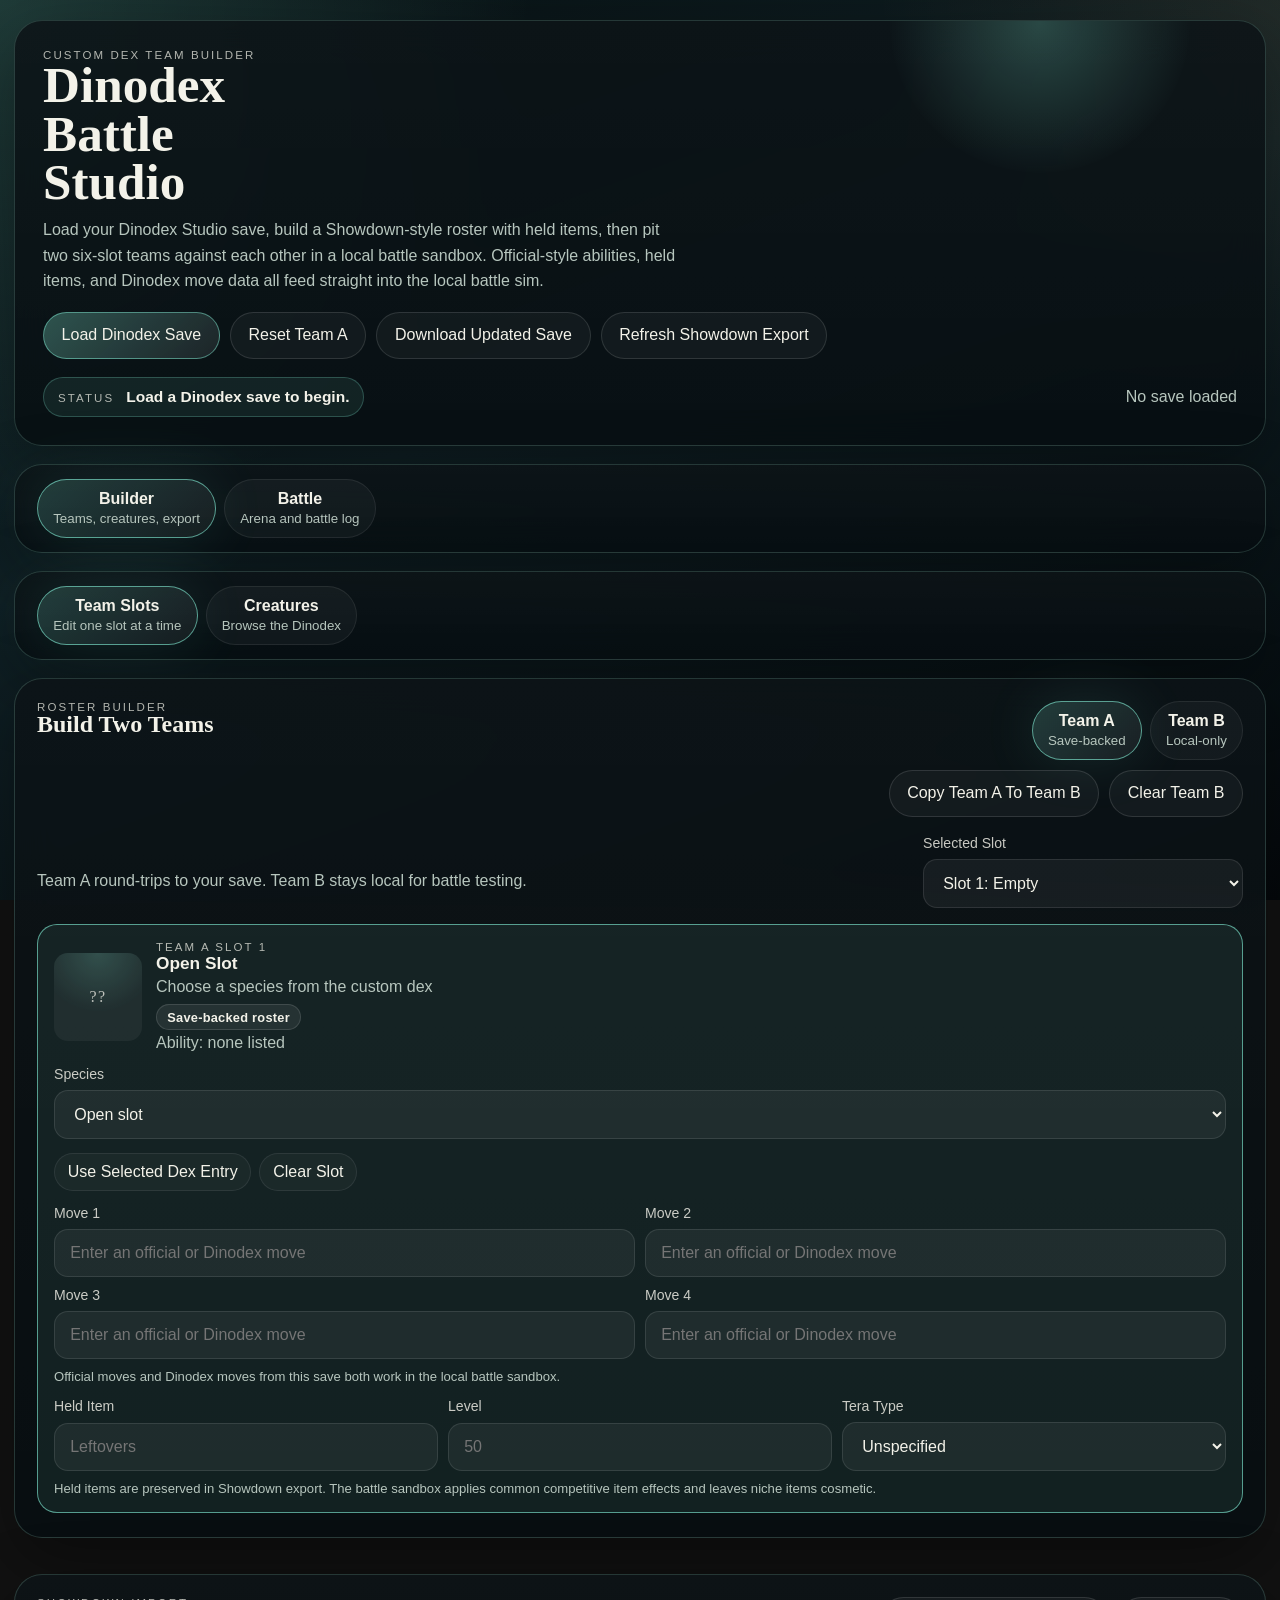
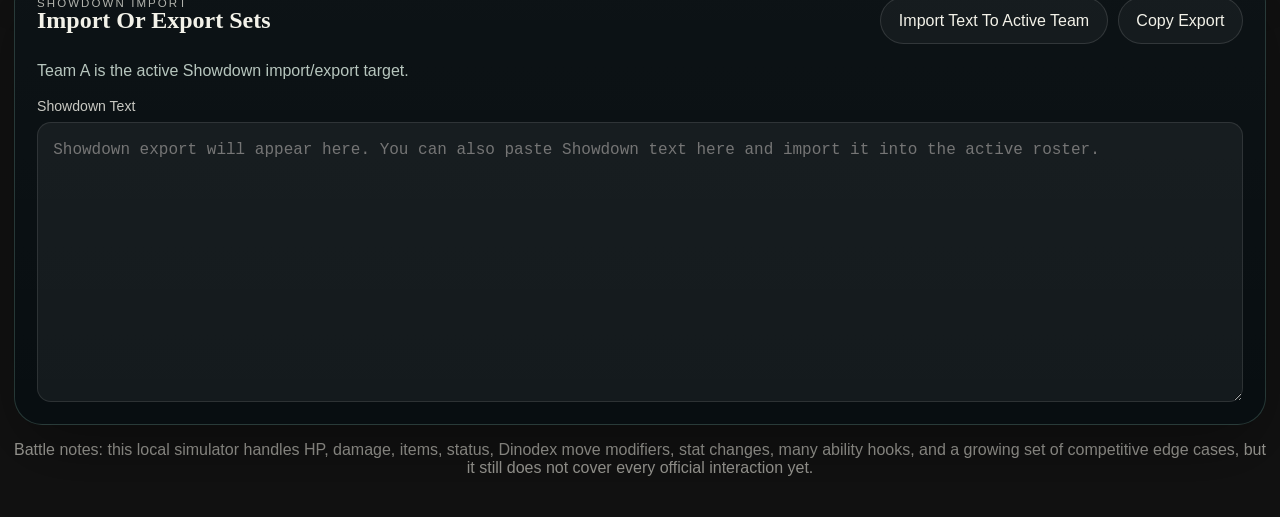
==== commit acd48b33: "Add files via upload" ====
--- a/index.html
+++ b/index.html
@@ -19,7 +19,7 @@
         <p class="hero-text">
           Load your Dinodex Studio save, build a Showdown-style roster with held items,
           then pit two six-slot teams against each other in a local battle sandbox.
-          Abilities are still intentionally skipped, and Dinodex moves now use the battle settings already stored in the save.
+          Official-style abilities, held items, and Dinodex move data all feed straight into the local battle sim.
         </p>
       </div>
 
@@ -170,7 +170,7 @@
     </main>
 
     <footer class="footnote">
-      <p>Battle notes: this local simulator handles HP, damage, items, status, Dinodex move modifiers, recoil, recovery, and stat-stage changes, but still skips abilities and some niche edge cases.</p>
+      <p>Battle notes: this local simulator handles HP, damage, items, status, Dinodex move modifiers, stat changes, many ability hooks, and a growing set of competitive edge cases, but it still does not cover every official interaction yet.</p>
     </footer>
   </div>
 
--- a/styles.css
+++ b/styles.css
@@ -720,6 +720,10 @@
   background: linear-gradient(90deg, rgba(var(--accent-rgb), 0.46), rgba(var(--accent-rgb), 0.96));
 }
 
+.hp-fill {
+  transition: width 620ms cubic-bezier(0.22, 1, 0.36, 1), background 200ms ease;
+}
+
 .hp-fill.good {
   background: linear-gradient(90deg, rgba(142, 255, 167, 0.56), rgba(142, 255, 167, 1));
 }
